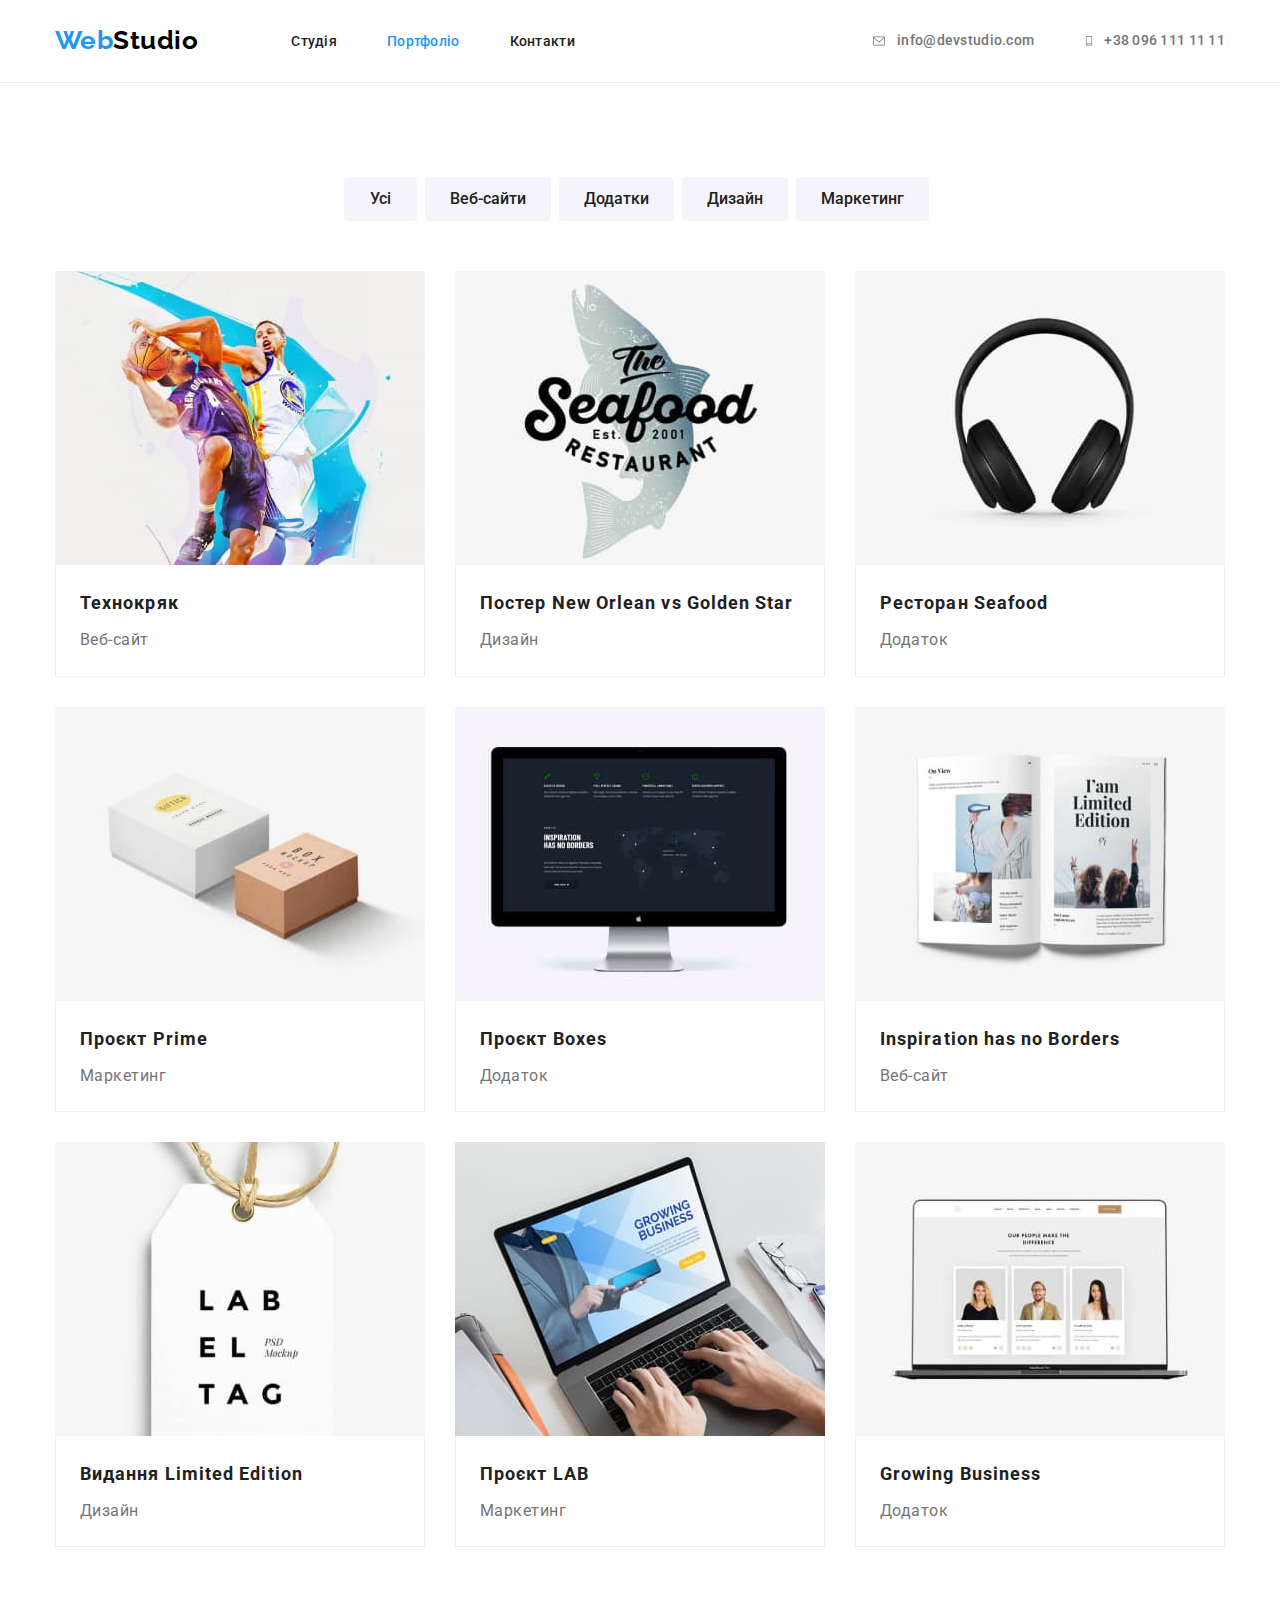
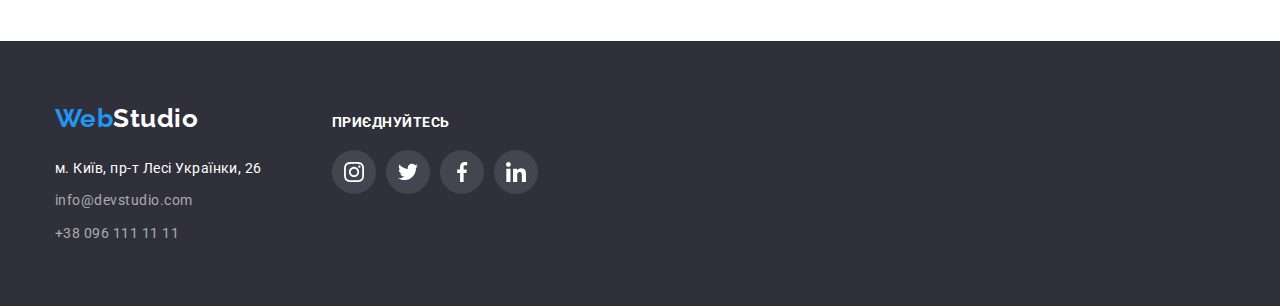
==== portfolio.html @ c199cecf "Створює декоративні ефекти" ====
<!DOCTYPE html>
<html lang="uk">
<head>
    <meta charset="UTF-8">
    <meta http-equiv="X-UA-Compatible" content="IE=edge">
    <meta name="viewport" content="width=device-width, initial-scale=1.0">
    <title>portfolio</title>
    <link rel="preconnect" href="https://fonts.googleapis.com">
    <link rel="preconnect" href="https://fonts.gstatic.com" crossorigin>
    <link
        href="https://fonts.googleapis.com/css2?family=Raleway:wght@400;700&family=Roboto:wght@400;500;700;900&display=swap"
        rel="stylesheet">
    <link rel="stylesheet" href="https://cdnjs.cloudflare.com/ajax/libs/modern-normalize/1.1.0/modern-normalize.min.css">
    <link rel="stylesheet" href="./css/styles.css">
</head>
<body class="page">
    <!--Шапка сайту-->
    <header class="page-header">
        <div class="container main-nav">
        <nav class="container-nav">
            <!--Навігація на інші сторінки-->
            <a href="index.html" class="logo" lang="en"> <span class="web">Web</span>Studio</a>
        
            <ul class="site-nav">
                <li class="item"><a class="link" href="./index.html">Студія</a></li>
                <li class="item"><a class="link current" href="./portfolio.html">Портфоліо</a></li>
                <li class="item"><a class="link" href="">Контакти</a></li>
            </ul>
        </nav>
        <ul class="auth-nav">
            <li class="item">
                <a class="link-auth-nav" href="mailto:info@devstudio.com">
                    <svg class="auth-nav-cont" width="16" height="12">
                        <use href="./images/icons.svg#icon-envelope-hover"></use>
                    </svg>info@devstudio.com</a>
            </li>
            <li class="item">
                <a class="link-auth-nav" href="tel:+380961111111">
                    <svg class="auth-nav-cont" width="10" height="16">
                        <use href="./images/icons.svg#icon-smartphone"></use>
                    </svg>+38 096 111 11 11</a>
            </li>
        </ul>
    </div>
    </header>
    
    
    <main>
        <!--Герой-->
        <section class="section">
            <div class="container main-button">
            <h1 class="visually-hidden">Портфоліо</h1>
            <ul class="buttons">
                <li class="button-element">
                    <button class="button-secondary" type="button">Усі</button>
                </li>
                <li class="button-element">
                    <button class="button-secondary" type="button">Веб-сайти</button>
                </li>
                <li class="button-element">
                    <button class="button-secondary" type="button">Додатки</button>
                </li>
                <li class="button-element">
                    <button class="button-secondary" type="button">Дизайн</button>
                </li>
                <li class="button-element">
                    <button class="button-secondary" type="button">Маркетинг</button>
                </li>
            </ul>
            <ul class="features">
                <li class="flex-element">
                    <a>
                    <img src="./images/box4.jpg" alt="Ноутбук із зображенням сайту" width="370" height="294">
                    <div class="feature-content">
                    <h2 class="feature-subject">Технокряк</h2>
                    <p class="feature">Веб-сайт</p>
                    </div>
                    </a>
                </li>
                <li class="flex-element">
                    <a>
                    <img src="./images/box5.jpg" alt="Два баскетболісти з м'ячем" width="370" height="294">
                    <div class="feature-content">
                    <h2 class="feature-subject">Постер New Orlean vs Golden Star</h2>
                    <p class="feature">Дизайн</p>
                    </div>
                    </a>
                </li>
                <li class="flex-element">
                    <a>
                    <img src="./images/box6.jpg" alt="Логотип ресторану морепродуктів" width="370" height="294">
                    <div class="feature-content">
                    <h2 class="feature-subject">Ресторан Seafood</h2>
                    <p class="feature">Додаток</p>
                    </div>
                    </a>
                </li>
                <li class="flex-element">
                    <a>
                    <img src="./images/box7.jpg" alt="Чорні навушники" width="370" height="294">
                    <div class="feature-content">
                    <h2 class="feature-subject">Проєкт Prime</h2>
                    <p class="feature">Маркетинг</p>
                    </div>
                    </a>
                </li>
                <li class="flex-element">
                    <a>
                    <img src="./images/box8.jpg" alt="Дві коробки" width="370" height="294">
                    <div class="feature-content">
                    <h2 class="feature-subject">Проєкт Boxes</h2>
                    <p class="feature">Додаток</p>
                    </div>
                    </a>
                </li>
                <li class="flex-element"> 
                    <a>
                    <img src="./images/box9.jpg" alt="Монітор із зображенням веб-сайту" width="370" height="294">
                    <div class="feature-content">
                    <h2 class="feature-subject">Inspiration has no Borders</h2>
                    <p class="feature">Веб-сайт</p>
                    </div>
                    </a>
                </li>
                <li class="flex-element">
                    <a>
                    <img src="./images/box10.jpg" alt="Буклет видавництва" width="370" height="294">
                    <div class="feature-content">
                    <h2 class="feature-subject">Видання Limited Edition</h2>
                    <p class="feature">Дизайн</p>
                    </div>
                    </a>
                </li>
                <li class="flex-element">
                    <a>
                    <img src="./images/box11.jpg" alt="Бирка" width="370" height="294">
                    <div class="feature-content">
                    <h2 class="feature-subject">Проєкт LAB</h2>
                    <p class="feature">Маркетинг</p>
                    </div>
                    </a>
                </li>
                <li class="flex-element">
                    <a>
                    <img src="./images/box12.jpg" alt="Людина працює на ноутбуці" width="370" height="294">
                    <div class="feature-content">
                    <h2 class="feature-subject">Growing Business</h2>
                    <p class="feature">Додаток</p>
                    </div>
                    </a>
                </li>
            </ul>
            </div>
            </section>
            
</main>
<!--Підвал сторінки-->
<footer class="footer">
    <div class="container">
        <div class="footer-contact">
            <p class="footer-logo">
                <a href="index.html" class="logo" lang="en"><span class="web">Web</span><span
                        class="studio">Studio</span></a>
            </p>
            <address class="address">
                <ul class="contact">
                    <li class="contact-item">
                        <p class="desc">м. Київ, пр-т Лесі Українки, 26</p>
                    </li>
                    <li class="contact-item"><a class="link" href="mailto:info@devstudio.com">info@devstudio.com</a>
                    </li>
                    <li class="contact-item"><a class="link" href="tel:+380961111111">+38 096 111 11 11</a></li>
                </ul>
            </address>
        </div>
        <div class="footer-social">
            <span class="footer-soc-title">ПРИЄДНУЙТЕСЬ</span>
            <ul class="footer-soc-list">
                <li class="footer-soc-item">
                    <a class="footer-soc-link" href="#">
                        <svg class="footer-item-link" width="20" hight="20">
                            <use href="./images/icons.svg#icon-instagram"></use>
                        </svg>
                    </a>
                </li>
                <li class="footer-soc-item">
                    <a class="footer-soc-link" href="#">
                        <svg class="footer-item-link" width="20" hight="20">
                            <use href="./images/icons.svg#icon-twitter"></use>
                        </svg>
                    </a>
                </li>
                <li class="footer-soc-item">
                    <a class="footer-soc-link" href="#">
                        <svg class="footer-item-link" width="20" hight="20">
                            <use href="./images/icons.svg#icon-facebook"></use>
                        </svg>
                    </a>
                </li>
                <li class="footer-soc-item">
                    <a class="footer-soc-link" href="#">
                        <svg class="footer-item-link" width="20" hight="20">
                            <use href="./images/icons.svg#icon-linkedin"></use>
                        </svg>
                    </a>
                </li>
            </ul>
        </div>
    </div>
</footer>
</body>

</html>
---- css/styles.css ----
/* Колір основного тексту  #757575*/
/* Колір вторинного тексту #212121 */
/* Колір заголовку #FFFFFF */
/* Акцент #2196F3 */
/* Колір фону первинний #FFFFFF*/
/* Колір фону вторинний #F5F4FA*/
/* Колір фону герой та підвалу #2F303A */
/* Колір контактної інформації  rgba(255, 255, 255, 0.6)*/
/* Колір фону Портфоліо #EEEEEE */

:root {
    --primery-text-color: #757575;
    --secondary-text-color: #212121;
    --title-text-color: #FFFFFF; 
    --accent-color: #2196F3;
    --primery-bg-color: #FFFFFF;
    }
.page {
    
        
    color: var(--primery-text-color);
    background: var(--primery-bg-color);
    font-family: 'Roboto', sans-serif;
    letter-spacing: 0.03em;
}
ul {
    list-style: none;}
a {
    text-decoration: none;
}

/* Шапка сайту */
.page-header {
    
    border-bottom: 1px solid #ECECEC;;
}
.container {
    width: 1200px;
    padding-left: 15px;
    padding-right: 15px;
    margin: 0 auto;
}
.section {
    padding-top: 94px;
    padding-bottom: 94px;
}
.logo {
    line-height: 1.38;
}
.logo { color: #000000;
        font-family: 'Raleway';
        font-weight: 700;
        font-size: 26px;
        line-height: 1.38;
        
}
.web { color: var(--accent-color);
}
.main-nav {
    display: flex;
    align-items: center;
    
}
/* Навігація на інші сторінки */
.site-nav {
    padding: 0;
    display: flex;
    margin-left: 93px;
    margin-top: 0;
    margin-bottom: 0;
    padding-bottom: 32px;
    padding-top: 32px;
}
.container-nav {
    display: flex;
    align-items: center;
}
.site-nav .item {
    margin-right: 50px;
}
.site-nav .item:last-child {
    margin-right: 0;
} 
.site-nav .link {
    
    color: var(--secondary-text-color);
    font-weight: 500;
    font-size: 14px;
    line-height: 1.14;
    letter-spacing: 0.02em;
}
.site-nav .link:hover,
.site-nav .link:focus {
    color: var(--accent-color);
}
.site-nav .link.current {
    color: var(--accent-color);
}
.auth-nav {
    display: flex;
    padding: 0;
    margin: 0;
    margin-left: auto;
}
.auth-nav .item + .item {
    margin-left: 50px;
}
.link-auth-nav {
    text-decoration: none;
    color: var(--primery-text-color);
    font-weight: 500;
    font-size: 14px;
    line-height: 1.14;
    letter-spacing: 0.02em;
    display: flex;
    align-items: center;

}
.link-auth-nav:hover,
.link-auth-nav:focus {
    color: var(--accent-color);
}  


.link-auth-nav:hover .auth-nav-cont,
.link-auth-nav:focus .auth-nav-cont {
    fill: var(--accent-color);

}
.auth-nav-cont {
    margin-right: 10px;
    fill: var(--primery-text-color);
}
 
/* line */
.box {
    position: absolute;
    width: 1600px;
    height: 0px;
    left: 0px;
    top: 80px;
    
    border: 1px solid #ECECEC;
}
/* Герой */
.hero {
    padding-top: 200px;
    padding-bottom: 200px;
    margin: 0;
    background-color: #C4C4C4;
    text-align: center;

    max-width: 1600px;
    height: 600px;
    margin-left: auto;
    margin-right: auto;
    background-image: linear-gradient(rgba(47, 48, 58, 0.4), rgba(47, 48, 58, 0.4)), url("../images/photo5.jpg");
    background-repeat: no-repeat;
    background-position: center;
    background-size: cover;
}
       
.hero-title {
    width: 696px;
    margin-top: 0;
    margin-bottom: 30px;
    margin-left: auto;
    margin-right: auto; 

    color: var(--title-text-color);
    font-weight: 900;
    font-size: 44px;
    line-height: 1.36;
    text-align: center;
    letter-spacing: 0.06em;
    text-transform: uppercase;
          
}

/* Секція */

.section-title {
    margin-top: 0;
    margin-bottom: 50px;
    
    color: var(--secondary-text-color);
    font-weight: 700;
    font-size: 36px;
    line-height: 1.17;
    text-align: center;
}
.title {
    margin-top: 0;
    margin-bottom: 0;
    
}

/* Переваги */
.section.feature {
    display: flex;
}

.feature-list {
    display: flex;
    flex-wrap: wrap;
    margin: 0;
    padding: 0;
    gap: 30px;
}
.item-feature {
    flex-basis: calc((100% - 90px) / 4);
}
.feature-icon {
    background:  #F5F4FA;
    border-radius: 4px;
    width: 270px;
    height: 120px;
    margin-bottom: 30px;
    align-items: center;
    display: flex;
    justify-content: center;

}

/* .item-feature::before {
    content: "";
    display: block;
    background: #F5F4FA;
    border-radius: 4px;
    margin-bottom: 30px;
    height: 120px;
    background-size: 70px;
    background-repeat: no-repeat;
    background-position: center;
    filter: drop-shadow(0px 4px 4px rgba(0, 0, 0, 0.25));
}
.item-feature:nth-child(1)::before {
    background-image: url("../images/antenna.svg");
} 
.item-feature:nth-child(2)::before {
    background-image: url("../images/clock.svg");
}
.item-feature:nth-child(3)::before {
    background-image: url("../images/diagram.svg");
}
.item-feature:nth-child(4)::before {
    background-image: url("../images/astronaut.svg");
} */
.feature-list .title {
    color: var(--secondary-text-color);
    font-weight: 700;
    font-size: 14px;
    line-height: 1.14;
    letter-spacing: 0.03em;
    text-transform: uppercase;
}

.feature-list .text {
    margin-top: 10px;
    margin-bottom: 0;
    color: var(--primery-text-color);
    font-size: 14px;
    line-height: 1.71;
    letter-spacing: 0.03em;
}


/* Чим займаємося */
.section.description {
    padding-top: 0;
}
.section-pic {
    display: flex;
    flex-wrap: wrap;
    margin: 0;
    padding: 0;
    gap: 30px;
    }
.box-element {
    flex-basis: calc((100% - 60px) / 3)
}
/* .box-element {
    margin-right: 30px;
}
.box-element:nth-child(3n) {
    margin-right: 0;
} */

/* Наша команда */
.workers-list {
    display: flex;
    flex-wrap: wrap;
    gap: 30px;

    margin: 0;
    padding: 0;
   
}
.team.section {
    background: #F5F4FA;
}
.photo-element {
    background: #FFFFFF;
    box-shadow: 0px 1px 3px rgba(0, 0, 0, 0.12), 0px 1px 1px rgba(0, 0, 0, 0.14), 0px 2px 1px rgba(0, 0, 0, 0.2);
    border-radius: 0px 0px 4px 4px;

    flex-basis: calc((100% - 90px) / 4)
    }

/* .photo-element:nth-child(4n) {
    margin-right: 0;
} */
.workers-list .title {
    margin-bottom: 10px;
    margin-top: 30px;
    color: var(--secondary-text-color);
    font-weight: 500;
    font-size: 16px;
    line-height: 1.19;
    }
.workers-list .desc {
    color: var(--primery-text-color);
    font-size: 16px;
    line-height: 1.19;
    margin-bottom: 16px;
         
}
.work-desk {
    
    text-align: center;
}

.workers-soc-list {
    display: flex;
    justify-content: center;  
    gap: 10px;  
    padding: 0;
    margin-bottom: 30px;
    
    }
.workers-soc-item {
    width: 44px;
    height: 44px;
    border-radius: 50%;
    display: flex;
    align-items: center;
    justify-content: center;
 }

.workers-item-link {
    fill: #AFB1B8;
    }
.workers-soc-item:hover,
.workers-soc-item:focus
 {
   background-color: var(--accent-color);
}
.workers-soc-item:hover .workers-item-link, 
.workers-soc-item:focus .workers-item-link {
    fill: #FFFFFF;
}


/* Портфоліо */

.feature-subject {
    
    margin-bottom: 4px; 
    margin-top: 0; 
    color: var(--secondary-text-color);
    letter-spacing: 0.06em;

    font-weight: 700;
    font-size: 18px;
    line-height: 2;
}
img {
    display: block;
    max-width: 100%;
    height: auto;
}
.feature {
    
    color: var(--primery-text-color);
    font-size: 16px;
    line-height: 1.88;
    margin: 0;
}
.feature-content {
    padding-left: 24px;
    padding-top: 20px;
    padding-right: 24px;
    padding-bottom: 20px;
    border-left: 1px solid rgba(238, 238, 238, 1);
    border-bottom: 1px solid rgba(238, 238, 238, 1);
    border-right: 1px solid rgba(238, 238, 238, 1);
}

.visually-hidden {
    position: absolute;
    white-space: nowrap;
    width: 1px;
    height: 1px;
    overflow: hidden;
    border: 0;
    padding: 0;
    clip: rect(0 0 0 0);
    clip-path: inset(50%);
    margin: -1px;
}

.features {
    padding: 0;
    margin: 0;
    display: flex;
    flex-wrap: wrap;
    gap: 30px;
    }
.flex-element {
    flex-basis: calc((100% - 60px) / 3)
    }
.flex-element:hover,
.flex-element:focus {
    box-shadow: 0px 3px 1px rgba(0, 0, 0, 0.1), 0px 1px 2px rgba(0, 0, 0, 0.08), 0px 2px 2px rgba(0, 0, 0, 0.12);
}

/* .flex-element:nth-child(3n) {
    margin-right: 0;
} */
.flex-element:nth-last-child(-n + 3)

/* Постійні клієнти */
.container.clients {
    display: flex;
}
.clients-list {
    display: flex;
    gap: 30px;
    justify-content: space-between;
    padding: 0;
    margin: 0;
    
}

.client-logo {
    border: 1px solid #AFB1B8;
    border-radius: 4px;
    fill: #AFB1B8;
}

.client-link.link {
    display: flex;
    align-items: center;
    justify-content: center;
    width: 170px;
    height: 92px;    
    fill: #AFB1B8;
}
.client-logo:hover,
.client-logo:focus {
    border-color: var(--accent-color);
}
.client-link:hover .client-item-link,
.client-link:focus .client-item-link {
    fill: var(--accent-color);
}

/* Кнопки */
.button {
    color: var(--secondary-text-color);
    background-color: #F5F4FA;
    font-family: 'Roboto', sans-serif;
    
    
}
.hero .button {
    display: inline-block;
    border-radius: 4px;
    padding: 10px 32px;
    min-width: 216px;
    border: 0;

    color: var(--title-text-color);
    background-color: var(--accent-color);
    border-color: var(--accent-color);

    font-weight: 700;
    font-size: 16px;
    line-height: 1.88;
    letter-spacing: 0.06em;
    cursor: pointer;
    font-family: 'Roboto', sans-serif;
    text-align: center;
      
}
.hero .button:hover,
.hero .button:focus {
    background-color: #188CE8;
   
}
.button-secondary {
    
    display: block;
    margin-right: 8px;
    
    border-radius: 4px;
    padding: 6px 22px;
    min-width: 73px;

    color: #212121;
    background-color: #F5F4FA;
    border: solid transparent;

    font-weight: 500;
    font-size: 16px;
    line-height: 1.63;
    cursor: pointer;
    font-family: 'Roboto', sans-serif;
    text-align: center;
       
}
.button-secondary:hover,
.button-secondary:focus {
    color: var(--title-text-color);
    background-color: var(--accent-color);
    box-shadow: 0px 3px 1px rgba(0, 0, 0, 0.1), 0px 1px 2px rgba(0, 0, 0, 0.08), 0px 2px 2px rgba(0, 0, 0, 0.12);
}
.buttons {
    padding: 0;
    margin: 0;
    display: flex;
    justify-content: center;
    margin-bottom: 50px;
}
.button-element {
    display: flex;
   
}


/* Підвал сторінки */
.footer-logo {
    margin: 0;
    margin-bottom: 20px;
}

.footer {
    padding-top: 60px;
    padding-bottom: 60px;
    background: #2F303A;
    
}

.footer .container {
    display: flex;
    align-items: baseline;
}

.footer .desc {
    color: var(--title-text-color);
    font-style: normal;
    font-size: 14px;
    line-height: 1.71;
}
.desc {margin: 0;} 

.link {
   color: rgba(255, 255, 255, 0.6);
   font-style: normal;
   font-size: 14px;
   line-height: 1.71;
}
.link:hover,
.link:focus {
    color: var(--accent-color);
}
.logo .studio { color: var(--title-text-color);

}
.contact {
    padding: 0;
    margin-block-end: 0;
    margin-block-start: 0;
    
}
.contact-item {
    margin-bottom: 9px;
}
.contact-item:last-child {
    margin-bottom: 0;    
}
.footer-social {
    margin-left: 70px;
    align-items: baseline;
    }
.footer-soc-title {
    display: flex;
    font-weight: 700;
    font-size: 14px;
    line-height: 1,14;
    margin: 0;
    margin-bottom: 20px; 
    color: var(--title-text-color);
}
.footer-soc-list {
    display: flex;
    align-items: center;
    gap: 10px;
    padding: 0;
    margin: 0;
    
}
.footer-soc-item {
    width: 44px;
    height: 44px;
    border-radius: 50%;
    
}
.footer-soc-link {
    width: 100%;
    height: 100%;
    border-radius: 50%;
    display: flex;
    align-items: center;
    justify-content: center;
    background-color: rgba(255, 255, 255, 0.1);
}

.footer-item-link {
    fill: var(--title-text-color);
}

.footer-soc-item:hover,
.footer-soc-item:focus {
    background-color: var(--accent-color);
}

/* .feature-list {
    background-color: tomato;
}
.section-title {
    background-color: aqua;
}
.workers-list {
    background-color: chartreuse;
}
.section-pic {
    background-color: darkorange;
}
.feature-title {
    background-color: darkgray;
}
.main-title {
    background-color: aqua;
}

.buttons {
    background-color: darkorange;
}
.button-secondary {
    background-color: hotpink;
}
.features {
    background-color: blanchedalmond;
}
background-color: tomato; */
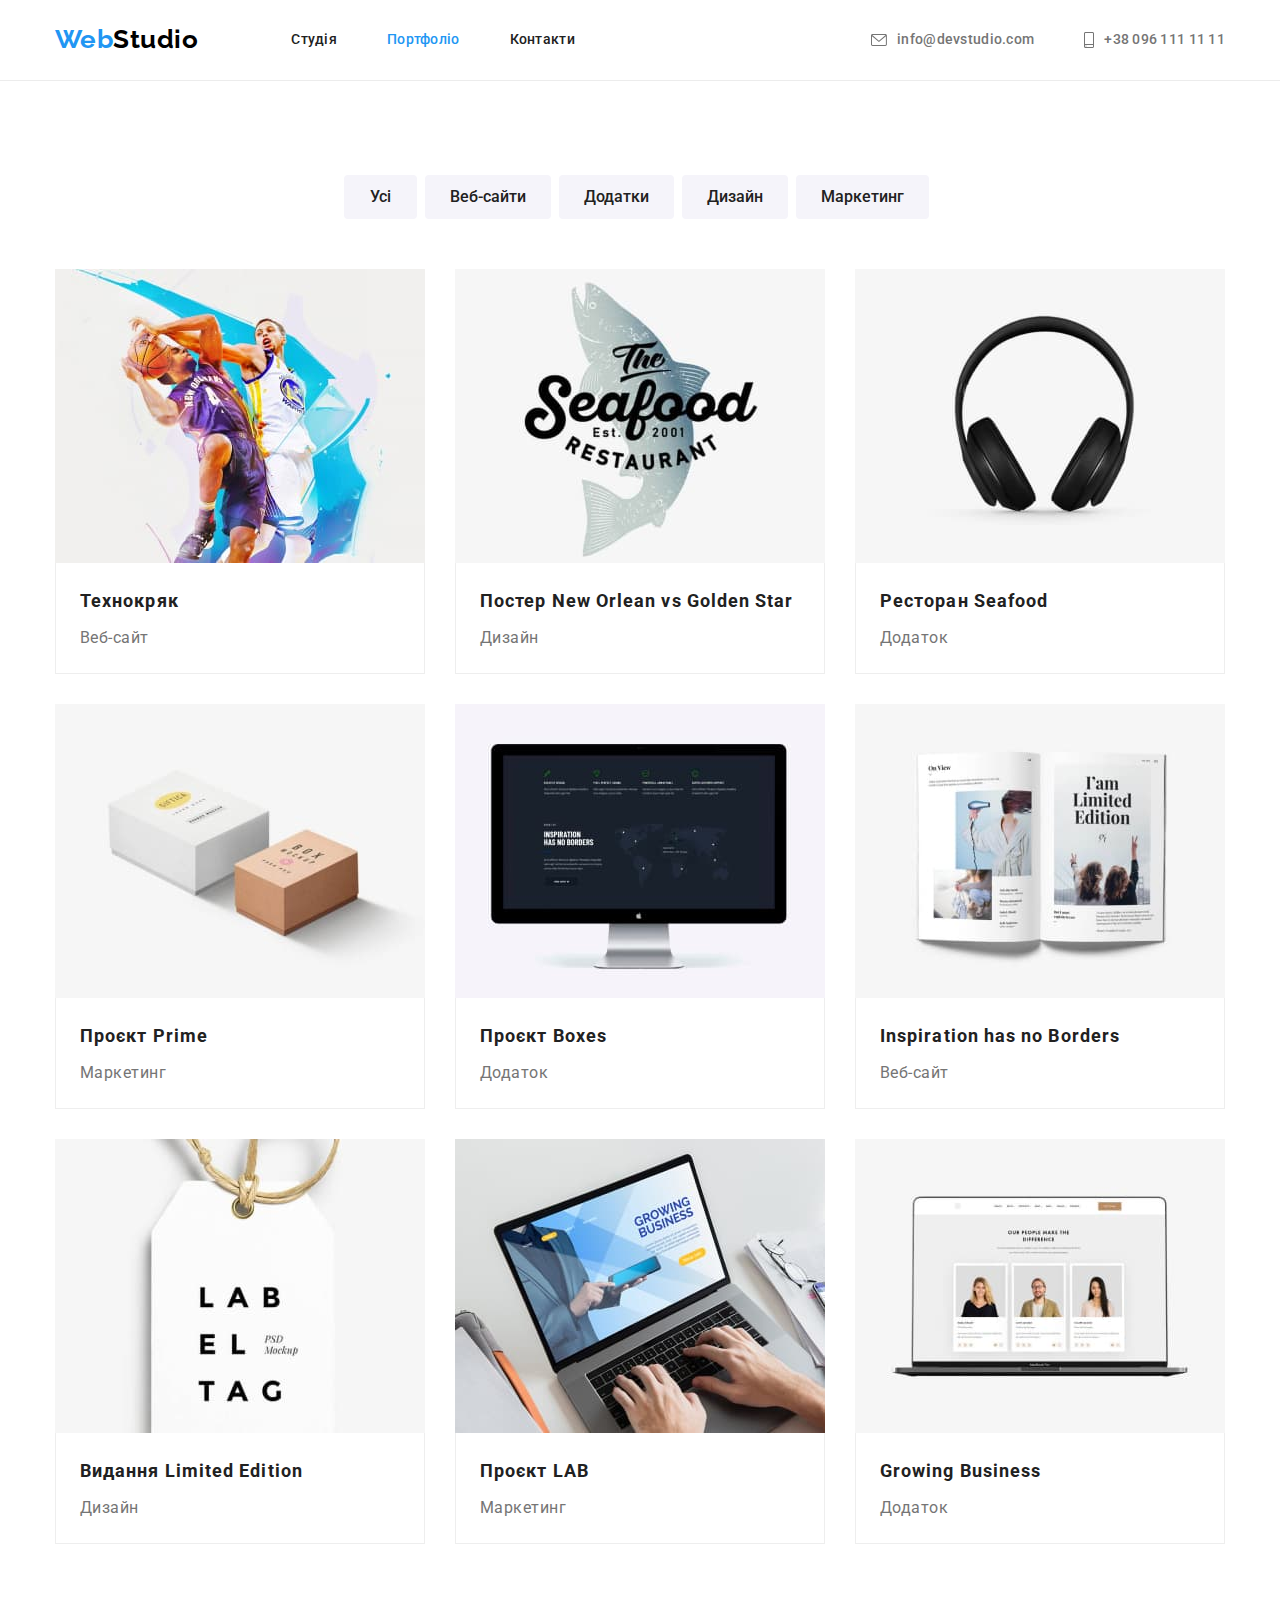
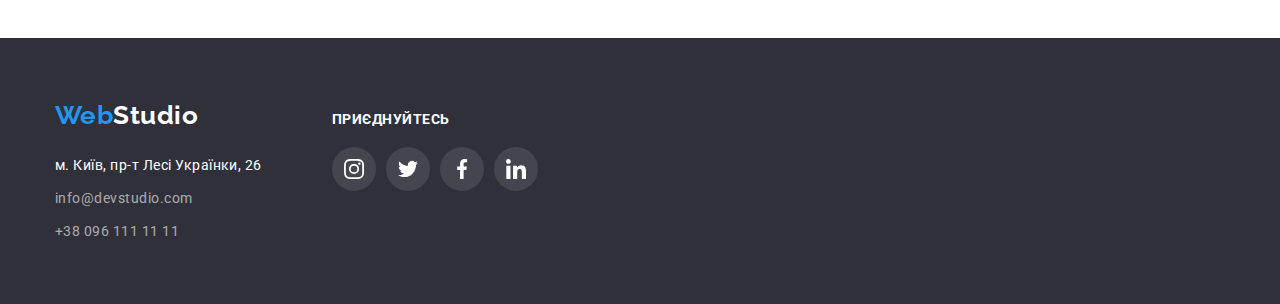
==== commit d60e41aa: "Доопрацювання1" ====
--- a/portfolio.html
+++ b/portfolio.html
@@ -31,13 +31,13 @@
             <li class="item">
                 <a class="link-auth-nav" href="mailto:info@devstudio.com">
                     <svg class="auth-nav-cont" width="16" height="12">
-                        <use href="./images/icons.svg#icon-envelope-hover"></use>
+                        <use href="./images/icons1.svg#icon-envelope-hover"></use>
                     </svg>info@devstudio.com</a>
             </li>
             <li class="item">
                 <a class="link-auth-nav" href="tel:+380961111111">
                     <svg class="auth-nav-cont" width="10" height="16">
-                        <use href="./images/icons.svg#icon-smartphone"></use>
+                        <use href="./images/icons1.svg#icon-smartphone"></use>
                     </svg>+38 096 111 11 11</a>
             </li>
         </ul>
@@ -69,7 +69,7 @@
             </ul>
             <ul class="features">
                 <li class="flex-element">
-                    <a>
+                    <a class="feature-element">
                     <img src="./images/box4.jpg" alt="Ноутбук із зображенням сайту" width="370" height="294">
                     <div class="feature-content">
                     <h2 class="feature-subject">Технокряк</h2>
@@ -78,7 +78,7 @@
                     </a>
                 </li>
                 <li class="flex-element">
-                    <a>
+                    <a class="feature-element">
                     <img src="./images/box5.jpg" alt="Два баскетболісти з м'ячем" width="370" height="294">
                     <div class="feature-content">
                     <h2 class="feature-subject">Постер New Orlean vs Golden Star</h2>
@@ -87,7 +87,7 @@
                     </a>
                 </li>
                 <li class="flex-element">
-                    <a>
+                    <a class="feature-element">
                     <img src="./images/box6.jpg" alt="Логотип ресторану морепродуктів" width="370" height="294">
                     <div class="feature-content">
                     <h2 class="feature-subject">Ресторан Seafood</h2>
@@ -96,7 +96,7 @@
                     </a>
                 </li>
                 <li class="flex-element">
-                    <a>
+                    <a class="feature-element">
                     <img src="./images/box7.jpg" alt="Чорні навушники" width="370" height="294">
                     <div class="feature-content">
                     <h2 class="feature-subject">Проєкт Prime</h2>
@@ -105,7 +105,7 @@
                     </a>
                 </li>
                 <li class="flex-element">
-                    <a>
+                    <a class="feature-element">
                     <img src="./images/box8.jpg" alt="Дві коробки" width="370" height="294">
                     <div class="feature-content">
                     <h2 class="feature-subject">Проєкт Boxes</h2>
@@ -114,7 +114,7 @@
                     </a>
                 </li>
                 <li class="flex-element"> 
-                    <a>
+                    <a class="feature-element">
                     <img src="./images/box9.jpg" alt="Монітор із зображенням веб-сайту" width="370" height="294">
                     <div class="feature-content">
                     <h2 class="feature-subject">Inspiration has no Borders</h2>
@@ -123,7 +123,7 @@
                     </a>
                 </li>
                 <li class="flex-element">
-                    <a>
+                    <a class="feature-element">
                     <img src="./images/box10.jpg" alt="Буклет видавництва" width="370" height="294">
                     <div class="feature-content">
                     <h2 class="feature-subject">Видання Limited Edition</h2>
@@ -132,7 +132,7 @@
                     </a>
                 </li>
                 <li class="flex-element">
-                    <a>
+                    <a class="feature-element">
                     <img src="./images/box11.jpg" alt="Бирка" width="370" height="294">
                     <div class="feature-content">
                     <h2 class="feature-subject">Проєкт LAB</h2>
@@ -141,7 +141,7 @@
                     </a>
                 </li>
                 <li class="flex-element">
-                    <a>
+                    <a class="feature-element">
                     <img src="./images/box12.jpg" alt="Людина працює на ноутбуці" width="370" height="294">
                     <div class="feature-content">
                     <h2 class="feature-subject">Growing Business</h2>
@@ -179,28 +179,28 @@
                 <li class="footer-soc-item">
                     <a class="footer-soc-link" href="#">
                         <svg class="footer-item-link" width="20" hight="20">
-                            <use href="./images/icons.svg#icon-instagram"></use>
-                        </svg>
-                    </a>
-                </li>
-                <li class="footer-soc-item">
-                    <a class="footer-soc-link" href="#">
-                        <svg class="footer-item-link" width="20" hight="20">
-                            <use href="./images/icons.svg#icon-twitter"></use>
-                        </svg>
-                    </a>
-                </li>
-                <li class="footer-soc-item">
-                    <a class="footer-soc-link" href="#">
-                        <svg class="footer-item-link" width="20" hight="20">
-                            <use href="./images/icons.svg#icon-facebook"></use>
-                        </svg>
-                    </a>
-                </li>
-                <li class="footer-soc-item">
-                    <a class="footer-soc-link" href="#">
-                        <svg class="footer-item-link" width="20" hight="20">
-                            <use href="./images/icons.svg#icon-linkedin"></use>
+                            <use href="./images/icons1.svg#icon-instagram"></use>
+                        </svg>
+                    </a>
+                </li>
+                <li class="footer-soc-item">
+                    <a class="footer-soc-link" href="#">
+                        <svg class="footer-item-link" width="20" hight="20">
+                            <use href="./images/icons1.svg#icon-twitter"></use>
+                        </svg>
+                    </a>
+                </li>
+                <li class="footer-soc-item">
+                    <a class="footer-soc-link" href="#">
+                        <svg class="footer-item-link" width="20" hight="20">
+                            <use href="./images/icons1.svg#icon-facebook"></use>
+                        </svg>
+                    </a>
+                </li>
+                <li class="footer-soc-item">
+                    <a class="footer-soc-link" href="#">
+                        <svg class="footer-item-link" width="20" hight="20">
+                            <use href="./images/icons1.svg#icon-linkedin"></use>
                         </svg>
                     </a>
                 </li>
--- a/css/styles.css
+++ b/css/styles.css
@@ -151,7 +151,6 @@
     text-align: center;
 
     max-width: 1600px;
-    height: 600px;
     margin-left: auto;
     margin-right: auto;
     background-image: linear-gradient(rgba(47, 48, 58, 0.4), rgba(47, 48, 58, 0.4)), url("../images/photo5.jpg");
@@ -213,7 +212,6 @@
 .feature-icon {
     background:  #F5F4FA;
     border-radius: 4px;
-    width: 270px;
     height: 120px;
     margin-bottom: 30px;
     align-items: center;
@@ -311,8 +309,6 @@
     margin-right: 0;
 } */
 .workers-list .title {
-    margin-bottom: 10px;
-    margin-top: 30px;
     color: var(--secondary-text-color);
     font-weight: 500;
     font-size: 16px;
@@ -323,10 +319,12 @@
     font-size: 16px;
     line-height: 1.19;
     margin-bottom: 16px;
+    margin-top: 10px;
          
 }
 .work-desk {
-    
+    padding-top: 30px;
+    padding-bottom: 30px;
     text-align: center;
 }
 
@@ -335,28 +333,28 @@
     justify-content: center;  
     gap: 10px;  
     padding: 0;
-    margin-bottom: 30px;
-    
-    }
-.workers-soc-item {
+        
+    }
+.workers-soc-link {
     width: 44px;
     height: 44px;
     border-radius: 50%;
     display: flex;
     align-items: center;
     justify-content: center;
+    
  }
 
 .workers-item-link {
     fill: #AFB1B8;
     }
-.workers-soc-item:hover,
-.workers-soc-item:focus
+.workers-soc-link:hover,
+.workers-soc-link:focus
  {
    background-color: var(--accent-color);
 }
-.workers-soc-item:hover .workers-item-link, 
-.workers-soc-item:focus .workers-item-link {
+.workers-soc-link:hover .workers-item-link, 
+.workers-soc-link:focus .workers-item-link {
     fill: #FFFFFF;
 }
 
@@ -378,6 +376,9 @@
     display: block;
     max-width: 100%;
     height: auto;
+}
+a {
+    display: block;
 }
 .feature {
     
@@ -419,8 +420,8 @@
 .flex-element {
     flex-basis: calc((100% - 60px) / 3)
     }
-.flex-element:hover,
-.flex-element:focus {
+.feature-element:hover,
+.feature-element:focus {
     box-shadow: 0px 3px 1px rgba(0, 0, 0, 0.1), 0px 1px 2px rgba(0, 0, 0, 0.08), 0px 2px 2px rgba(0, 0, 0, 0.12);
 }
 
@@ -443,21 +444,20 @@
 }
 
 .client-logo {
+    flex-basis: calc((100% - 150px)/6);
+}
+
+.client-link.link {
+    display: flex;
+    align-items: center;
+    justify-content: center;
+    height: 92px;    
+    fill: #AFB1B8;
     border: 1px solid #AFB1B8;
     border-radius: 4px;
-    fill: #AFB1B8;
-}
-
-.client-link.link {
-    display: flex;
-    align-items: center;
-    justify-content: center;
-    width: 170px;
-    height: 92px;    
-    fill: #AFB1B8;
-}
-.client-logo:hover,
-.client-logo:focus {
+}
+.client-link:hover,
+.client-link:focus {
     border-color: var(--accent-color);
 }
 .client-link:hover .client-item-link,
@@ -630,8 +630,8 @@
     fill: var(--title-text-color);
 }
 
-.footer-soc-item:hover,
-.footer-soc-item:focus {
+.footer-soc-link:hover,
+.footer-soc-link:focus {
     background-color: var(--accent-color);
 }
 
